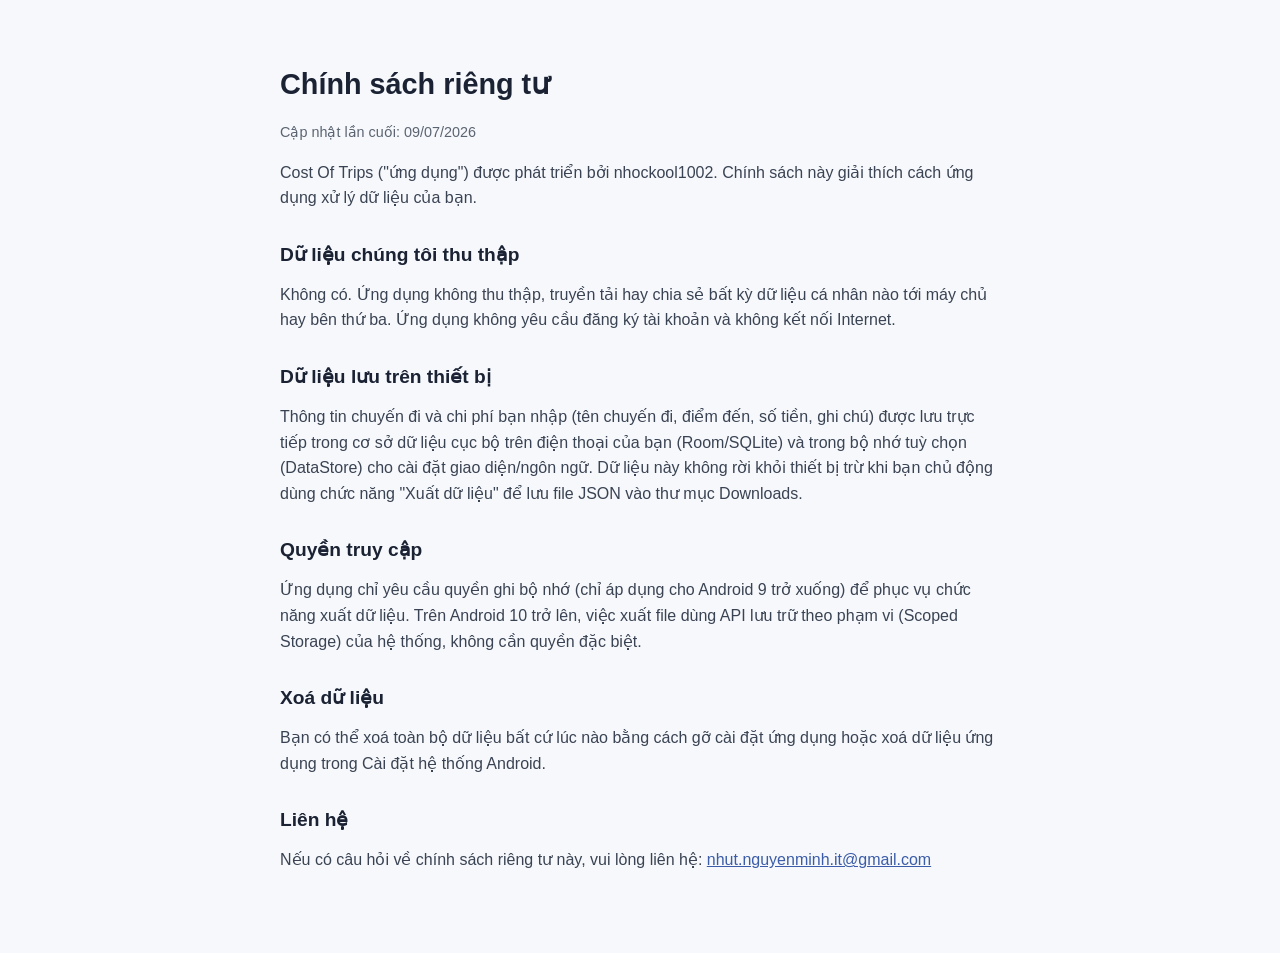
==== docs/privacy.html @ c825b2e6 "Add release CI, branding, landing page, and Play Store compliance fixes - GitHub Actions workflow bu" ====
<!DOCTYPE html>
<html lang="vi">
<head>
<meta charset="UTF-8" />
<meta name="viewport" content="width=device-width, initial-scale=1.0" />
<title>Chính sách riêng tư - Cost Of Trips</title>
<style>
  body {
    margin: 0;
    font-family: -apple-system, BlinkMacSystemFont, "Segoe UI", Roboto, Helvetica, Arial, sans-serif;
    color: #1A2233;
    background: #F6F8FB;
  }
  main {
    max-width: 720px;
    margin: 0 auto;
    padding: 48px 24px 64px;
  }
  h1 { font-size: 1.8rem; }
  h2 { font-size: 1.2rem; margin-top: 32px; }
  p, li { color: #3a4353; line-height: 1.6; }
  a { color: #3B5CA8; }
  .updated { color: #5B6472; font-size: 0.9rem; }
</style>
</head>
<body>
<main>
  <h1>Chính sách riêng tư</h1>
  <p class="updated">Cập nhật lần cuối: 09/07/2026</p>

  <p>Cost Of Trips ("ứng dụng") được phát triển bởi nhockool1002. Chính sách này giải thích cách ứng dụng xử lý dữ liệu của bạn.</p>

  <h2>Dữ liệu chúng tôi thu thập</h2>
  <p>Không có. Ứng dụng không thu thập, truyền tải hay chia sẻ bất kỳ dữ liệu cá nhân nào tới máy chủ hay bên thứ ba. Ứng dụng không yêu cầu đăng ký tài khoản và không kết nối Internet.</p>

  <h2>Dữ liệu lưu trên thiết bị</h2>
  <p>Thông tin chuyến đi và chi phí bạn nhập (tên chuyến đi, điểm đến, số tiền, ghi chú) được lưu trực tiếp trong cơ sở dữ liệu cục bộ trên điện thoại của bạn (Room/SQLite) và trong bộ nhớ tuỳ chọn (DataStore) cho cài đặt giao diện/ngôn ngữ. Dữ liệu này không rời khỏi thiết bị trừ khi bạn chủ động dùng chức năng "Xuất dữ liệu" để lưu file JSON vào thư mục Downloads.</p>

  <h2>Quyền truy cập</h2>
  <p>Ứng dụng chỉ yêu cầu quyền ghi bộ nhớ (chỉ áp dụng cho Android 9 trở xuống) để phục vụ chức năng xuất dữ liệu. Trên Android 10 trở lên, việc xuất file dùng API lưu trữ theo phạm vi (Scoped Storage) của hệ thống, không cần quyền đặc biệt.</p>

  <h2>Xoá dữ liệu</h2>
  <p>Bạn có thể xoá toàn bộ dữ liệu bất cứ lúc nào bằng cách gỡ cài đặt ứng dụng hoặc xoá dữ liệu ứng dụng trong Cài đặt hệ thống Android.</p>

  <h2>Liên hệ</h2>
  <p>Nếu có câu hỏi về chính sách riêng tư này, vui lòng liên hệ: <a href="mailto:nhut.nguyenminh.it@gmail.com">nhut.nguyenminh.it@gmail.com</a></p>
</main>
</body>
</html>
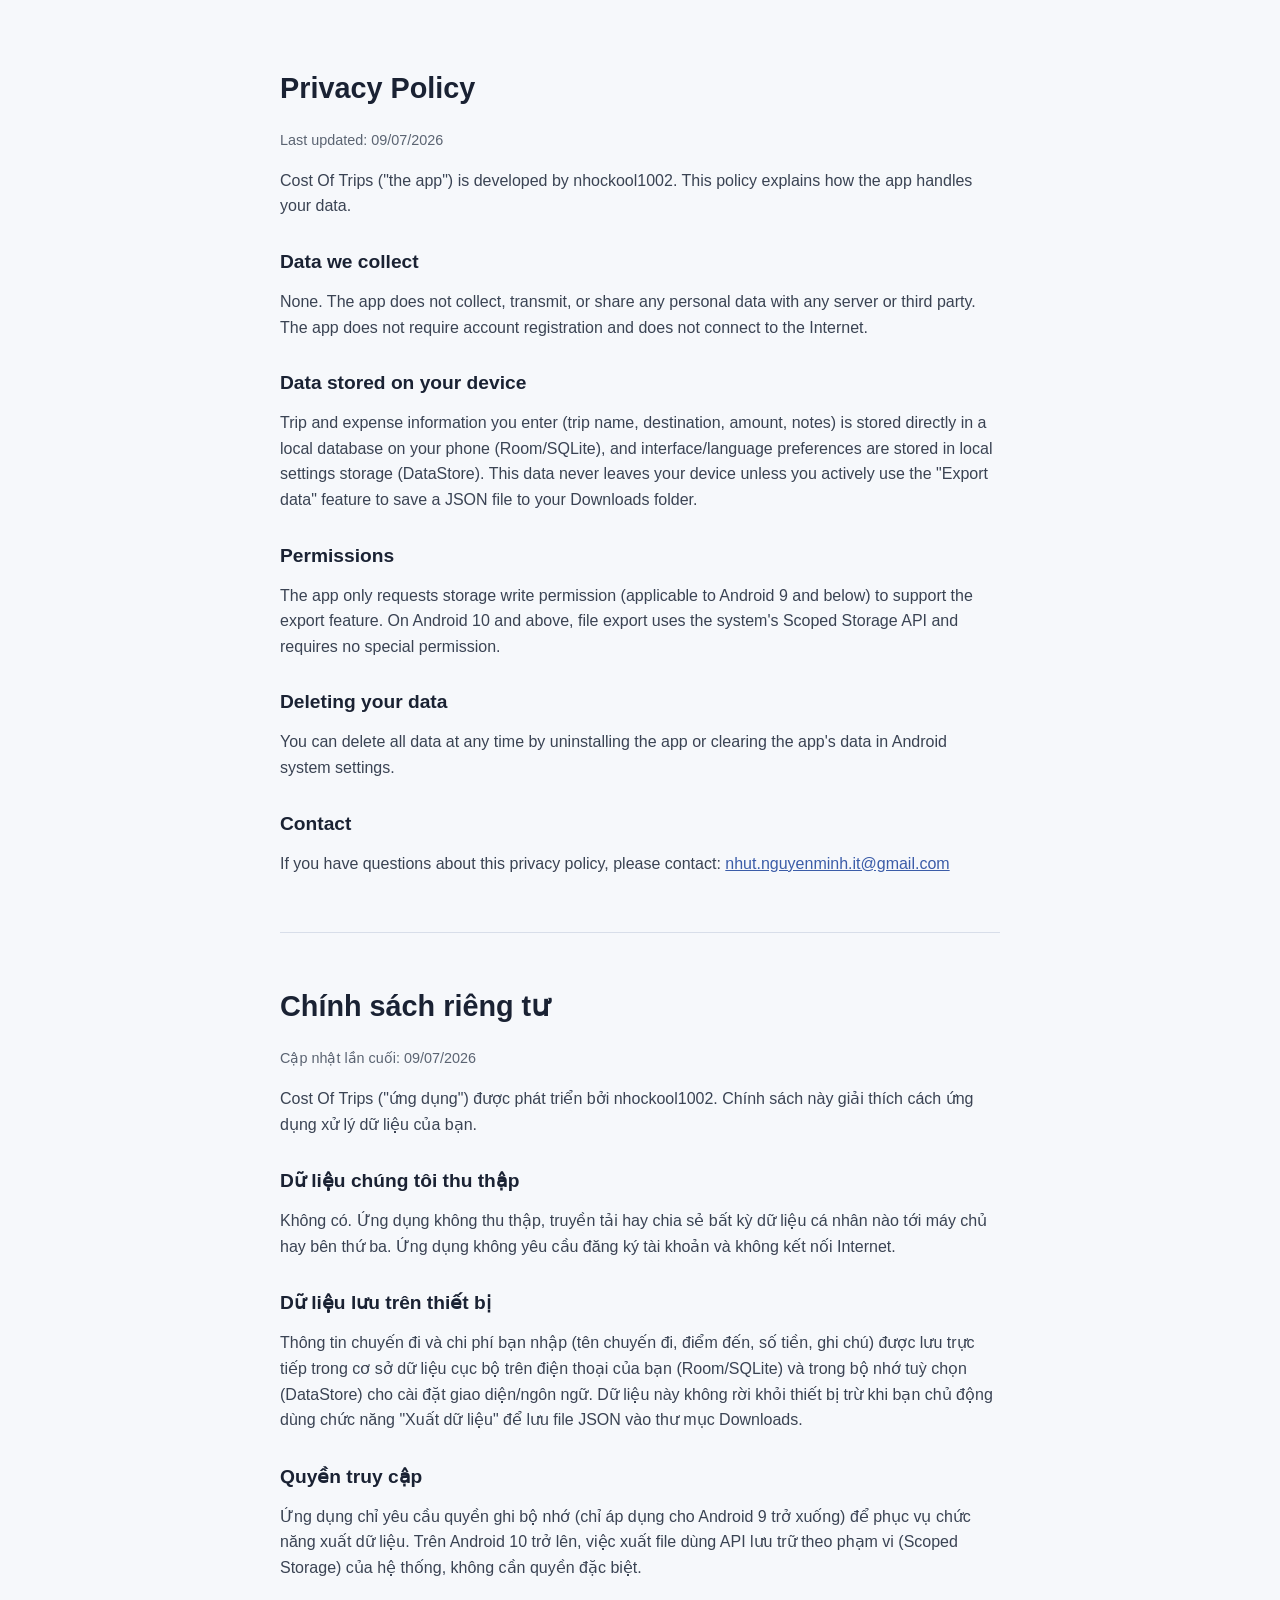
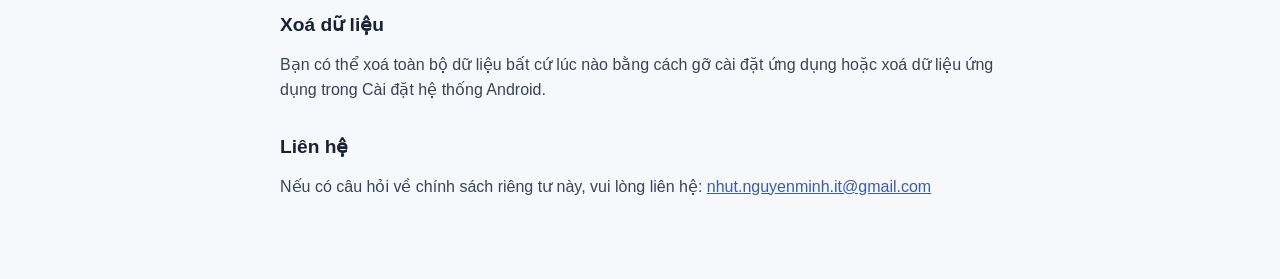
==== commit 8ecc2230: "Add English translation to privacy policy, above Vietnamese" ====
--- a/docs/privacy.html
+++ b/docs/privacy.html
@@ -1,9 +1,9 @@
 <!DOCTYPE html>
-<html lang="vi">
+<html lang="en">
 <head>
 <meta charset="UTF-8" />
 <meta name="viewport" content="width=device-width, initial-scale=1.0" />
-<title>Chính sách riêng tư - Cost Of Trips</title>
+<title>Privacy Policy - Cost Of Trips</title>
 <style>
   body {
     margin: 0;
@@ -21,29 +21,56 @@
   p, li { color: #3a4353; line-height: 1.6; }
   a { color: #3B5CA8; }
   .updated { color: #5B6472; font-size: 0.9rem; }
+  hr { border: none; border-top: 1px solid #D8DEE9; margin: 56px 0; }
 </style>
 </head>
 <body>
 <main>
-  <h1>Chính sách riêng tư</h1>
-  <p class="updated">Cập nhật lần cuối: 09/07/2026</p>
+  <section lang="en">
+    <h1>Privacy Policy</h1>
+    <p class="updated">Last updated: 09/07/2026</p>
 
-  <p>Cost Of Trips ("ứng dụng") được phát triển bởi nhockool1002. Chính sách này giải thích cách ứng dụng xử lý dữ liệu của bạn.</p>
+    <p>Cost Of Trips ("the app") is developed by nhockool1002. This policy explains how the app handles your data.</p>
 
-  <h2>Dữ liệu chúng tôi thu thập</h2>
-  <p>Không có. Ứng dụng không thu thập, truyền tải hay chia sẻ bất kỳ dữ liệu cá nhân nào tới máy chủ hay bên thứ ba. Ứng dụng không yêu cầu đăng ký tài khoản và không kết nối Internet.</p>
+    <h2>Data we collect</h2>
+    <p>None. The app does not collect, transmit, or share any personal data with any server or third party. The app does not require account registration and does not connect to the Internet.</p>
 
-  <h2>Dữ liệu lưu trên thiết bị</h2>
-  <p>Thông tin chuyến đi và chi phí bạn nhập (tên chuyến đi, điểm đến, số tiền, ghi chú) được lưu trực tiếp trong cơ sở dữ liệu cục bộ trên điện thoại của bạn (Room/SQLite) và trong bộ nhớ tuỳ chọn (DataStore) cho cài đặt giao diện/ngôn ngữ. Dữ liệu này không rời khỏi thiết bị trừ khi bạn chủ động dùng chức năng "Xuất dữ liệu" để lưu file JSON vào thư mục Downloads.</p>
+    <h2>Data stored on your device</h2>
+    <p>Trip and expense information you enter (trip name, destination, amount, notes) is stored directly in a local database on your phone (Room/SQLite), and interface/language preferences are stored in local settings storage (DataStore). This data never leaves your device unless you actively use the "Export data" feature to save a JSON file to your Downloads folder.</p>
 
-  <h2>Quyền truy cập</h2>
-  <p>Ứng dụng chỉ yêu cầu quyền ghi bộ nhớ (chỉ áp dụng cho Android 9 trở xuống) để phục vụ chức năng xuất dữ liệu. Trên Android 10 trở lên, việc xuất file dùng API lưu trữ theo phạm vi (Scoped Storage) của hệ thống, không cần quyền đặc biệt.</p>
+    <h2>Permissions</h2>
+    <p>The app only requests storage write permission (applicable to Android 9 and below) to support the export feature. On Android 10 and above, file export uses the system's Scoped Storage API and requires no special permission.</p>
 
-  <h2>Xoá dữ liệu</h2>
-  <p>Bạn có thể xoá toàn bộ dữ liệu bất cứ lúc nào bằng cách gỡ cài đặt ứng dụng hoặc xoá dữ liệu ứng dụng trong Cài đặt hệ thống Android.</p>
+    <h2>Deleting your data</h2>
+    <p>You can delete all data at any time by uninstalling the app or clearing the app's data in Android system settings.</p>
 
-  <h2>Liên hệ</h2>
-  <p>Nếu có câu hỏi về chính sách riêng tư này, vui lòng liên hệ: <a href="mailto:nhut.nguyenminh.it@gmail.com">nhut.nguyenminh.it@gmail.com</a></p>
+    <h2>Contact</h2>
+    <p>If you have questions about this privacy policy, please contact: <a href="mailto:nhut.nguyenminh.it@gmail.com">nhut.nguyenminh.it@gmail.com</a></p>
+  </section>
+
+  <hr />
+
+  <section lang="vi">
+    <h1>Chính sách riêng tư</h1>
+    <p class="updated">Cập nhật lần cuối: 09/07/2026</p>
+
+    <p>Cost Of Trips ("ứng dụng") được phát triển bởi nhockool1002. Chính sách này giải thích cách ứng dụng xử lý dữ liệu của bạn.</p>
+
+    <h2>Dữ liệu chúng tôi thu thập</h2>
+    <p>Không có. Ứng dụng không thu thập, truyền tải hay chia sẻ bất kỳ dữ liệu cá nhân nào tới máy chủ hay bên thứ ba. Ứng dụng không yêu cầu đăng ký tài khoản và không kết nối Internet.</p>
+
+    <h2>Dữ liệu lưu trên thiết bị</h2>
+    <p>Thông tin chuyến đi và chi phí bạn nhập (tên chuyến đi, điểm đến, số tiền, ghi chú) được lưu trực tiếp trong cơ sở dữ liệu cục bộ trên điện thoại của bạn (Room/SQLite) và trong bộ nhớ tuỳ chọn (DataStore) cho cài đặt giao diện/ngôn ngữ. Dữ liệu này không rời khỏi thiết bị trừ khi bạn chủ động dùng chức năng "Xuất dữ liệu" để lưu file JSON vào thư mục Downloads.</p>
+
+    <h2>Quyền truy cập</h2>
+    <p>Ứng dụng chỉ yêu cầu quyền ghi bộ nhớ (chỉ áp dụng cho Android 9 trở xuống) để phục vụ chức năng xuất dữ liệu. Trên Android 10 trở lên, việc xuất file dùng API lưu trữ theo phạm vi (Scoped Storage) của hệ thống, không cần quyền đặc biệt.</p>
+
+    <h2>Xoá dữ liệu</h2>
+    <p>Bạn có thể xoá toàn bộ dữ liệu bất cứ lúc nào bằng cách gỡ cài đặt ứng dụng hoặc xoá dữ liệu ứng dụng trong Cài đặt hệ thống Android.</p>
+
+    <h2>Liên hệ</h2>
+    <p>Nếu có câu hỏi về chính sách riêng tư này, vui lòng liên hệ: <a href="mailto:nhut.nguyenminh.it@gmail.com">nhut.nguyenminh.it@gmail.com</a></p>
+  </section>
 </main>
 </body>
 </html>
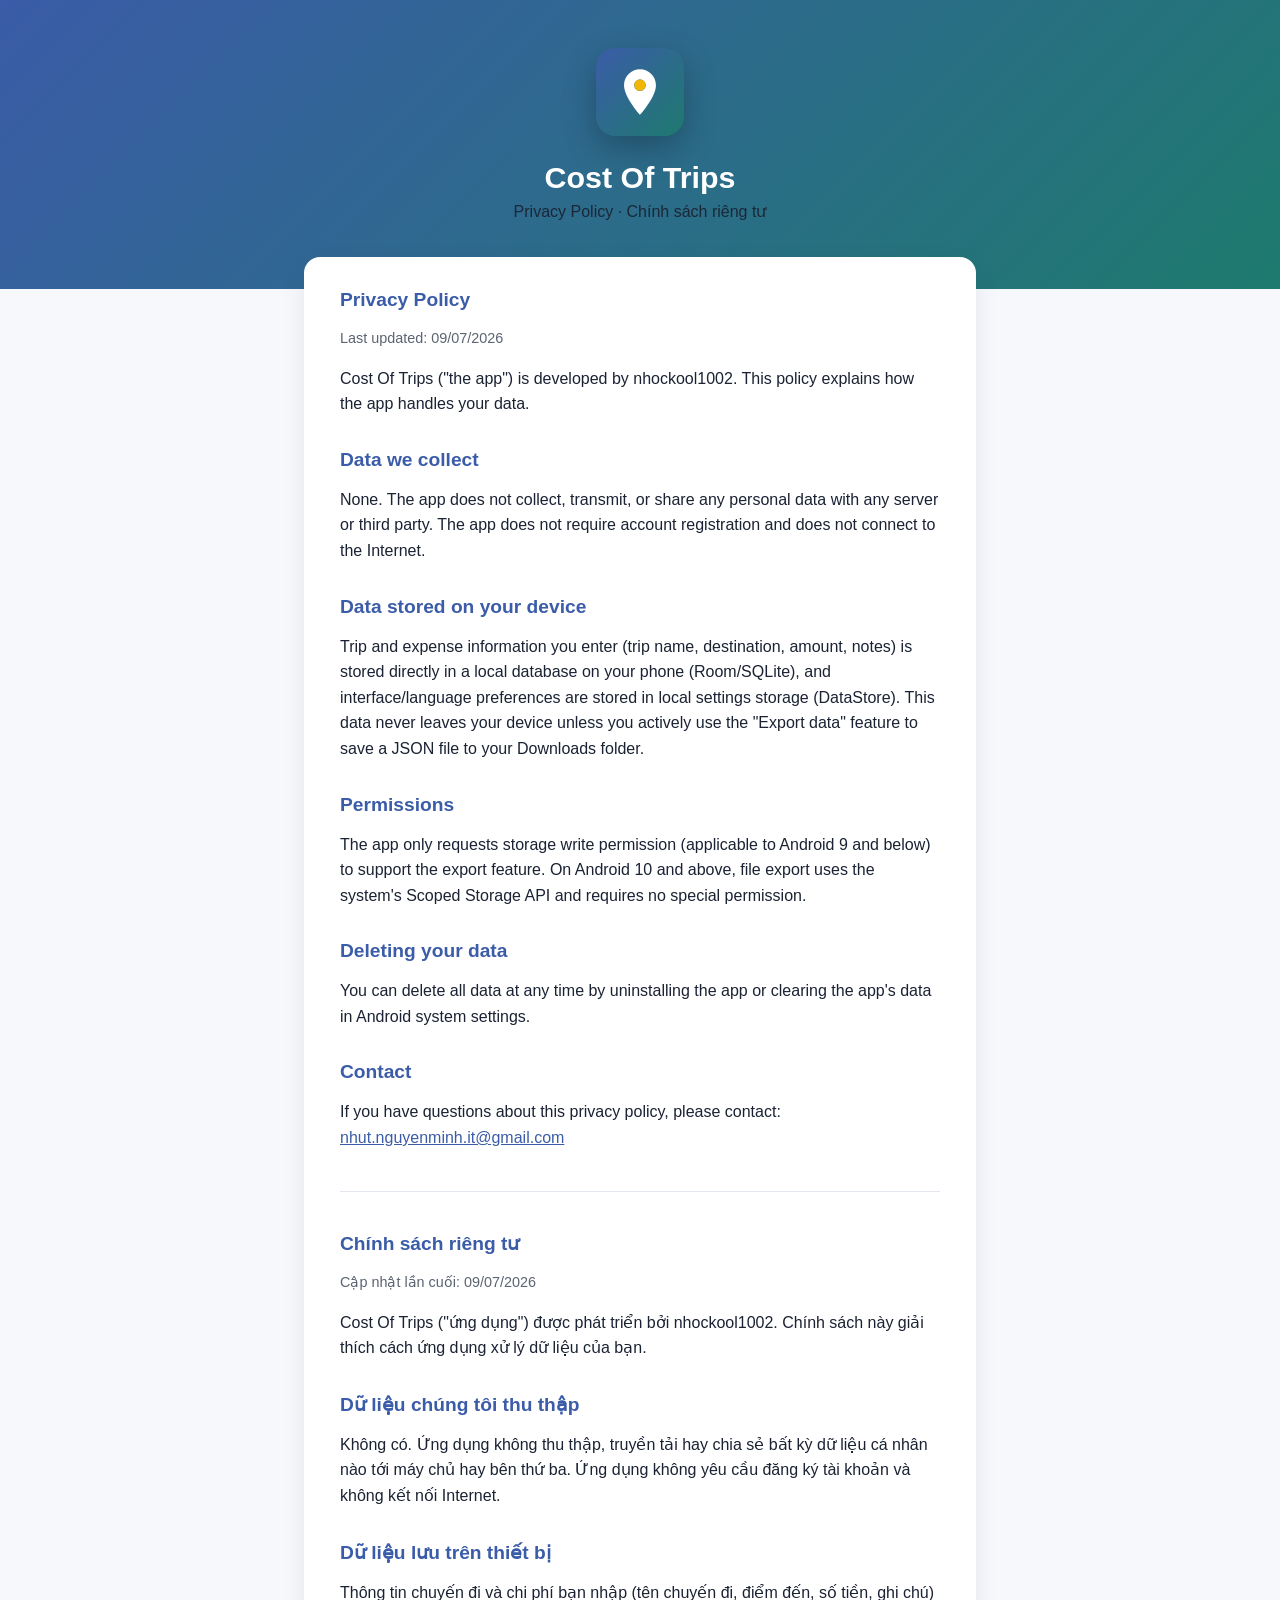
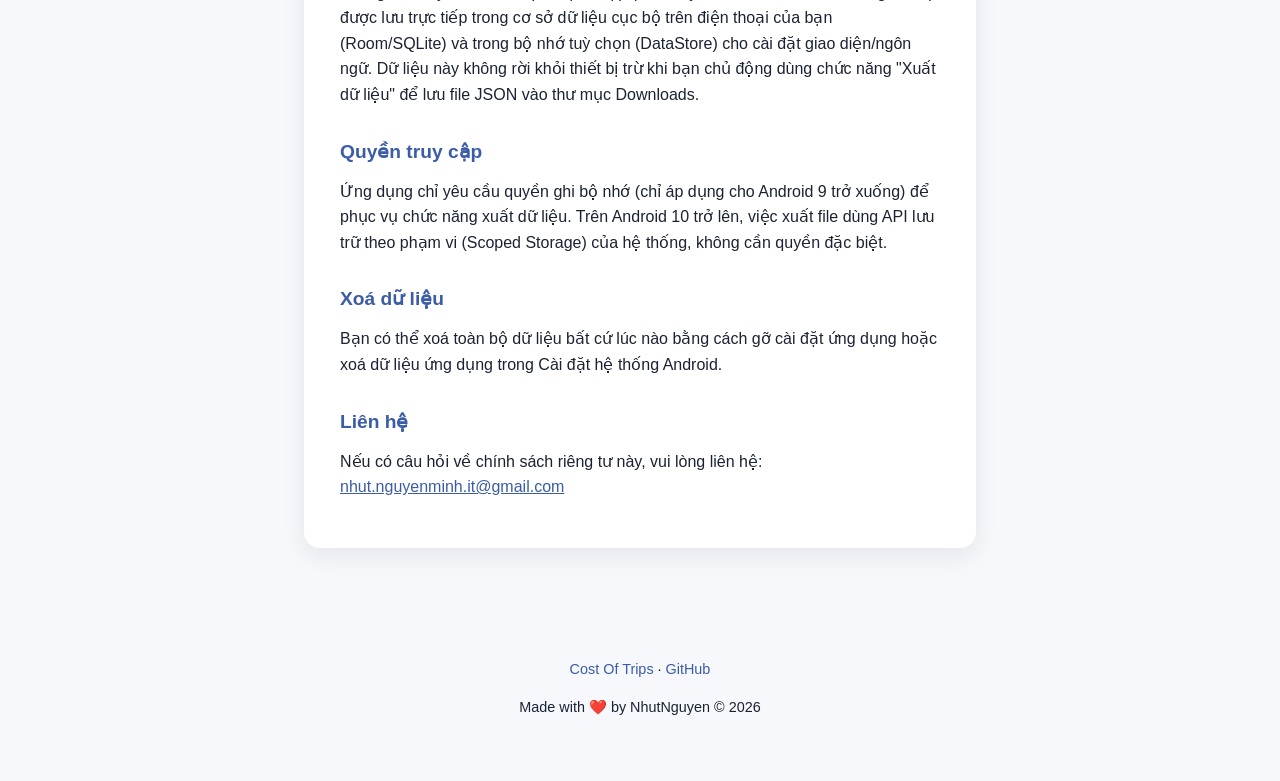
==== commit ff0cde28: "Redesign privacy policy page to match app branding Adds the app logo and gradient hero matching docs" ====
--- a/docs/privacy.html
+++ b/docs/privacy.html
@@ -4,73 +4,134 @@
 <meta charset="UTF-8" />
 <meta name="viewport" content="width=device-width, initial-scale=1.0" />
 <title>Privacy Policy - Cost Of Trips</title>
+<meta name="description" content="Privacy policy for the Cost Of Trips Android app." />
+<link rel="icon" type="image/svg+xml" href="../branding/logo.svg" />
 <style>
+  :root {
+    --blue: #3B5CA8;
+    --teal: #1E7A6E;
+    --gold: #F2B705;
+    --ink: #1A2233;
+    --muted: #5B6472;
+    --bg: #F6F8FB;
+    --card: #FFFFFF;
+  }
+  * { box-sizing: border-box; }
   body {
     margin: 0;
     font-family: -apple-system, BlinkMacSystemFont, "Segoe UI", Roboto, Helvetica, Arial, sans-serif;
-    color: #1A2233;
-    background: #F6F8FB;
+    color: var(--ink);
+    background: var(--bg);
+  }
+  a { color: var(--blue); }
+  .hero {
+    background: linear-gradient(135deg, var(--blue), var(--teal));
+    color: #fff;
+    padding: 48px 24px 64px;
+    text-align: center;
+  }
+  .hero img {
+    width: 88px;
+    height: 88px;
+    border-radius: 20px;
+    box-shadow: 0 12px 32px rgba(0,0,0,0.25);
+  }
+  .hero h1 {
+    font-size: 1.9rem;
+    margin: 20px 0 4px;
+  }
+  .hero p {
+    font-size: 1rem;
+    opacity: 0.92;
+    margin: 0;
   }
   main {
     max-width: 720px;
-    margin: 0 auto;
-    padding: 48px 24px 64px;
+    margin: -32px auto 0;
+    padding: 0 24px 64px;
   }
-  h1 { font-size: 1.8rem; }
-  h2 { font-size: 1.2rem; margin-top: 32px; }
-  p, li { color: #3a4353; line-height: 1.6; }
-  a { color: #3B5CA8; }
-  .updated { color: #5B6472; font-size: 0.9rem; }
-  hr { border: none; border-top: 1px solid #D8DEE9; margin: 56px 0; }
+  .card {
+    background: var(--card);
+    border-radius: 16px;
+    padding: 32px 36px;
+    box-shadow: 0 8px 24px rgba(20,30,60,0.08);
+  }
+  h2 { font-size: 1.2rem; margin-top: 32px; color: var(--blue); }
+  h2:first-of-type { margin-top: 0; }
+  p, li { color: var(--ink); line-height: 1.6; }
+  .updated { color: var(--muted); font-size: 0.9rem; }
+  hr { border: none; border-top: 1px solid #E2E7F0; margin: 40px 0; }
+  footer {
+    text-align: center;
+    padding: 32px 24px 48px;
+    color: var(--muted);
+    font-size: 0.9rem;
+  }
+  footer a { text-decoration: none; }
 </style>
 </head>
 <body>
+
+<section class="hero">
+  <img src="../branding/logo.svg" alt="Cost Of Trips logo" />
+  <h1>Cost Of Trips</h1>
+  <p>Privacy Policy · Chính sách riêng tư</p>
+</section>
+
 <main>
-  <section lang="en">
-    <h1>Privacy Policy</h1>
-    <p class="updated">Last updated: 09/07/2026</p>
+  <div class="card">
+    <section lang="en">
+      <h2>Privacy Policy</h2>
+      <p class="updated">Last updated: 09/07/2026</p>
 
-    <p>Cost Of Trips ("the app") is developed by nhockool1002. This policy explains how the app handles your data.</p>
+      <p>Cost Of Trips ("the app") is developed by nhockool1002. This policy explains how the app handles your data.</p>
 
-    <h2>Data we collect</h2>
-    <p>None. The app does not collect, transmit, or share any personal data with any server or third party. The app does not require account registration and does not connect to the Internet.</p>
+      <h2>Data we collect</h2>
+      <p>None. The app does not collect, transmit, or share any personal data with any server or third party. The app does not require account registration and does not connect to the Internet.</p>
 
-    <h2>Data stored on your device</h2>
-    <p>Trip and expense information you enter (trip name, destination, amount, notes) is stored directly in a local database on your phone (Room/SQLite), and interface/language preferences are stored in local settings storage (DataStore). This data never leaves your device unless you actively use the "Export data" feature to save a JSON file to your Downloads folder.</p>
+      <h2>Data stored on your device</h2>
+      <p>Trip and expense information you enter (trip name, destination, amount, notes) is stored directly in a local database on your phone (Room/SQLite), and interface/language preferences are stored in local settings storage (DataStore). This data never leaves your device unless you actively use the "Export data" feature to save a JSON file to your Downloads folder.</p>
 
-    <h2>Permissions</h2>
-    <p>The app only requests storage write permission (applicable to Android 9 and below) to support the export feature. On Android 10 and above, file export uses the system's Scoped Storage API and requires no special permission.</p>
+      <h2>Permissions</h2>
+      <p>The app only requests storage write permission (applicable to Android 9 and below) to support the export feature. On Android 10 and above, file export uses the system's Scoped Storage API and requires no special permission.</p>
 
-    <h2>Deleting your data</h2>
-    <p>You can delete all data at any time by uninstalling the app or clearing the app's data in Android system settings.</p>
+      <h2>Deleting your data</h2>
+      <p>You can delete all data at any time by uninstalling the app or clearing the app's data in Android system settings.</p>
 
-    <h2>Contact</h2>
-    <p>If you have questions about this privacy policy, please contact: <a href="mailto:nhut.nguyenminh.it@gmail.com">nhut.nguyenminh.it@gmail.com</a></p>
-  </section>
+      <h2>Contact</h2>
+      <p>If you have questions about this privacy policy, please contact: <a href="mailto:nhut.nguyenminh.it@gmail.com">nhut.nguyenminh.it@gmail.com</a></p>
+    </section>
 
-  <hr />
+    <hr />
 
-  <section lang="vi">
-    <h1>Chính sách riêng tư</h1>
-    <p class="updated">Cập nhật lần cuối: 09/07/2026</p>
+    <section lang="vi">
+      <h2>Chính sách riêng tư</h2>
+      <p class="updated">Cập nhật lần cuối: 09/07/2026</p>
 
-    <p>Cost Of Trips ("ứng dụng") được phát triển bởi nhockool1002. Chính sách này giải thích cách ứng dụng xử lý dữ liệu của bạn.</p>
+      <p>Cost Of Trips ("ứng dụng") được phát triển bởi nhockool1002. Chính sách này giải thích cách ứng dụng xử lý dữ liệu của bạn.</p>
 
-    <h2>Dữ liệu chúng tôi thu thập</h2>
-    <p>Không có. Ứng dụng không thu thập, truyền tải hay chia sẻ bất kỳ dữ liệu cá nhân nào tới máy chủ hay bên thứ ba. Ứng dụng không yêu cầu đăng ký tài khoản và không kết nối Internet.</p>
+      <h2>Dữ liệu chúng tôi thu thập</h2>
+      <p>Không có. Ứng dụng không thu thập, truyền tải hay chia sẻ bất kỳ dữ liệu cá nhân nào tới máy chủ hay bên thứ ba. Ứng dụng không yêu cầu đăng ký tài khoản và không kết nối Internet.</p>
 
-    <h2>Dữ liệu lưu trên thiết bị</h2>
-    <p>Thông tin chuyến đi và chi phí bạn nhập (tên chuyến đi, điểm đến, số tiền, ghi chú) được lưu trực tiếp trong cơ sở dữ liệu cục bộ trên điện thoại của bạn (Room/SQLite) và trong bộ nhớ tuỳ chọn (DataStore) cho cài đặt giao diện/ngôn ngữ. Dữ liệu này không rời khỏi thiết bị trừ khi bạn chủ động dùng chức năng "Xuất dữ liệu" để lưu file JSON vào thư mục Downloads.</p>
+      <h2>Dữ liệu lưu trên thiết bị</h2>
+      <p>Thông tin chuyến đi và chi phí bạn nhập (tên chuyến đi, điểm đến, số tiền, ghi chú) được lưu trực tiếp trong cơ sở dữ liệu cục bộ trên điện thoại của bạn (Room/SQLite) và trong bộ nhớ tuỳ chọn (DataStore) cho cài đặt giao diện/ngôn ngữ. Dữ liệu này không rời khỏi thiết bị trừ khi bạn chủ động dùng chức năng "Xuất dữ liệu" để lưu file JSON vào thư mục Downloads.</p>
 
-    <h2>Quyền truy cập</h2>
-    <p>Ứng dụng chỉ yêu cầu quyền ghi bộ nhớ (chỉ áp dụng cho Android 9 trở xuống) để phục vụ chức năng xuất dữ liệu. Trên Android 10 trở lên, việc xuất file dùng API lưu trữ theo phạm vi (Scoped Storage) của hệ thống, không cần quyền đặc biệt.</p>
+      <h2>Quyền truy cập</h2>
+      <p>Ứng dụng chỉ yêu cầu quyền ghi bộ nhớ (chỉ áp dụng cho Android 9 trở xuống) để phục vụ chức năng xuất dữ liệu. Trên Android 10 trở lên, việc xuất file dùng API lưu trữ theo phạm vi (Scoped Storage) của hệ thống, không cần quyền đặc biệt.</p>
 
-    <h2>Xoá dữ liệu</h2>
-    <p>Bạn có thể xoá toàn bộ dữ liệu bất cứ lúc nào bằng cách gỡ cài đặt ứng dụng hoặc xoá dữ liệu ứng dụng trong Cài đặt hệ thống Android.</p>
+      <h2>Xoá dữ liệu</h2>
+      <p>Bạn có thể xoá toàn bộ dữ liệu bất cứ lúc nào bằng cách gỡ cài đặt ứng dụng hoặc xoá dữ liệu ứng dụng trong Cài đặt hệ thống Android.</p>
 
-    <h2>Liên hệ</h2>
-    <p>Nếu có câu hỏi về chính sách riêng tư này, vui lòng liên hệ: <a href="mailto:nhut.nguyenminh.it@gmail.com">nhut.nguyenminh.it@gmail.com</a></p>
-  </section>
+      <h2>Liên hệ</h2>
+      <p>Nếu có câu hỏi về chính sách riêng tư này, vui lòng liên hệ: <a href="mailto:nhut.nguyenminh.it@gmail.com">nhut.nguyenminh.it@gmail.com</a></p>
+    </section>
+  </div>
 </main>
+
+<footer>
+  <p><a href="index.html">Cost Of Trips</a> · <a href="https://github.com/nhockool1002/cost-of-trips">GitHub</a></p>
+  <p>Made with ❤️ by NhutNguyen &copy; 2026</p>
+</footer>
+
 </body>
 </html>
